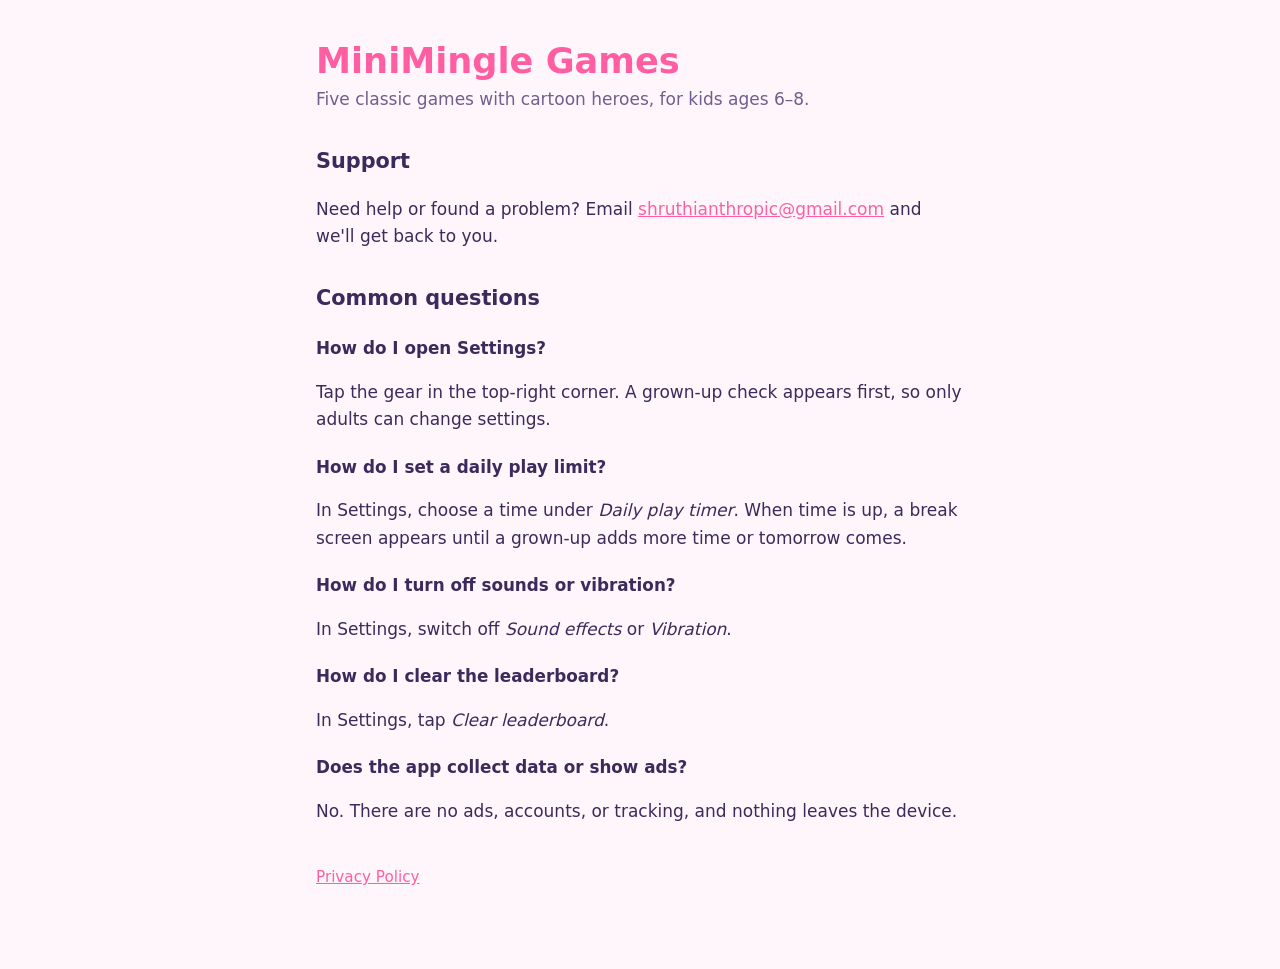
==== index.html @ ef2f8509 "Add initial HTML structure for MiniMingle Games support" ====
<!doctype html>
<html lang="en">
<head>
<meta charset="utf-8">
<meta name="viewport" content="width=device-width, initial-scale=1">
<title>MiniMingle Games – Support</title>
<link rel="stylesheet" href="style.css">
</head>
<body>
<main>
  <h1>MiniMingle Games</h1>
  <p class="sub">Five classic games with cartoon heroes, for kids ages 6–8.</p>

  <h2>Support</h2>
  <p>Need help or found a problem? Email
  <a href="mailto:shruthianthropic@gmail.com">shruthianthropic@gmail.com</a> and we'll get back to you.</p>

  <h2>Common questions</h2>
  <h3>How do I open Settings?</h3>
  <p>Tap the gear in the top-right corner. A grown-up check appears first, so only
  adults can change settings.</p>

  <h3>How do I set a daily play limit?</h3>
  <p>In Settings, choose a time under <em>Daily play timer</em>. When time is up, a
  break screen appears until a grown-up adds more time or tomorrow comes.</p>

  <h3>How do I turn off sounds or vibration?</h3>
  <p>In Settings, switch off <em>Sound effects</em> or <em>Vibration</em>.</p>

  <h3>How do I clear the leaderboard?</h3>
  <p>In Settings, tap <em>Clear leaderboard</em>.</p>

  <h3>Does the app collect data or show ads?</h3>
  <p>No. There are no ads, accounts, or tracking, and nothing leaves the device.</p>

  <p class="foot"><a href="privacy.html">Privacy Policy</a></p>
</main>
</body>
</html>
---- style.css ----
:root { --bg: #fff6fb; --ink: #3a2b5c; --soft: #6e5f8f; --pink: #ff5fa2; --card: #ffffff; }
@media (prefers-color-scheme: dark) { :root { --bg: #1d1730; --ink: #f3eefe; --soft: #c2b6dd; --pink: #ff8cc0; --card: #2a2242; } }
* { box-sizing: border-box; }
body { margin: 0; background: var(--bg); color: var(--ink); font: 17px/1.6 ui-rounded, -apple-system, system-ui, sans-serif; }
main { max-width: 680px; margin: 0 auto; padding: 40px 16px 64px; }
h1 { color: var(--pink); font-size: 2.2rem; line-height: 1.2; margin: 0 0 4px; }
h2 { margin: 32px 0 8px; font-size: 1.3rem; }
h3 { margin: 20px 0 4px; font-size: 1.05rem; }
.sub { color: var(--soft); margin: 0 0 24px; }
a { color: var(--pink); }
.foot { margin-top: 40px; font-size: 0.95rem; }
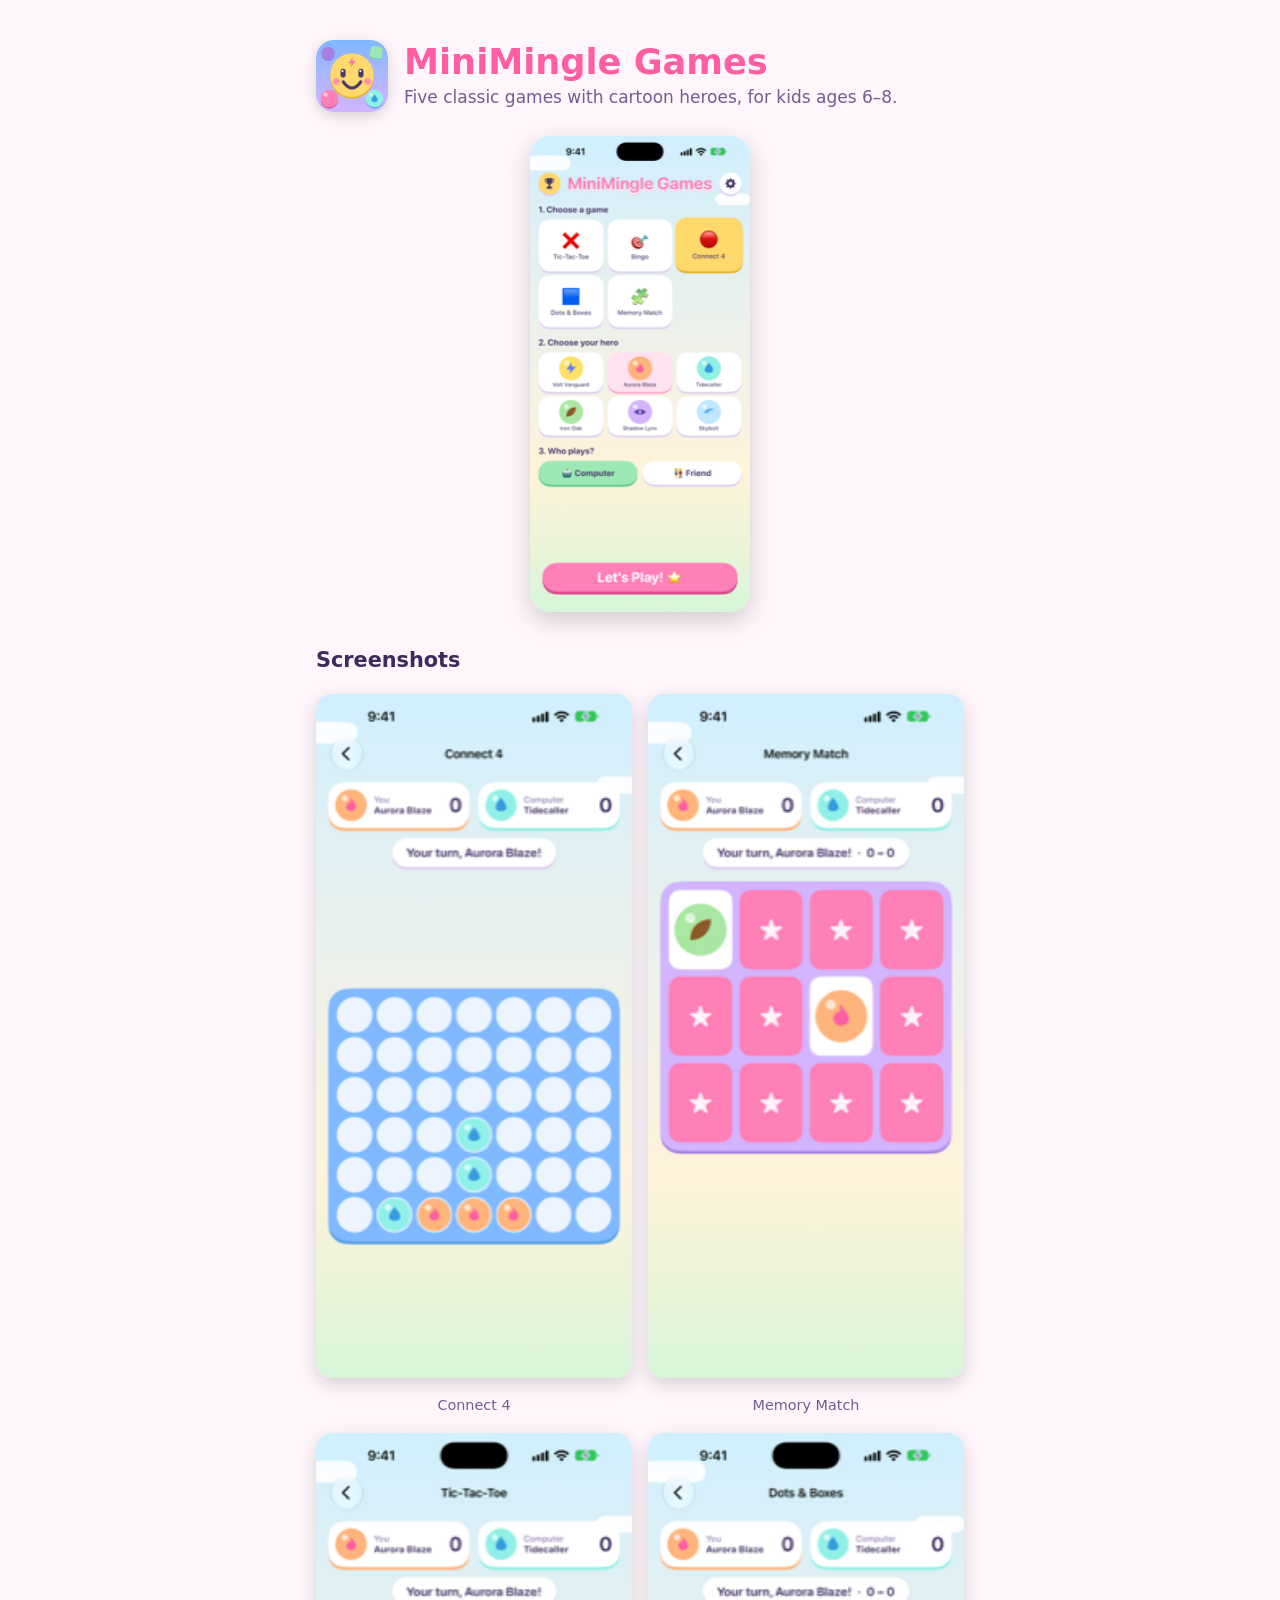
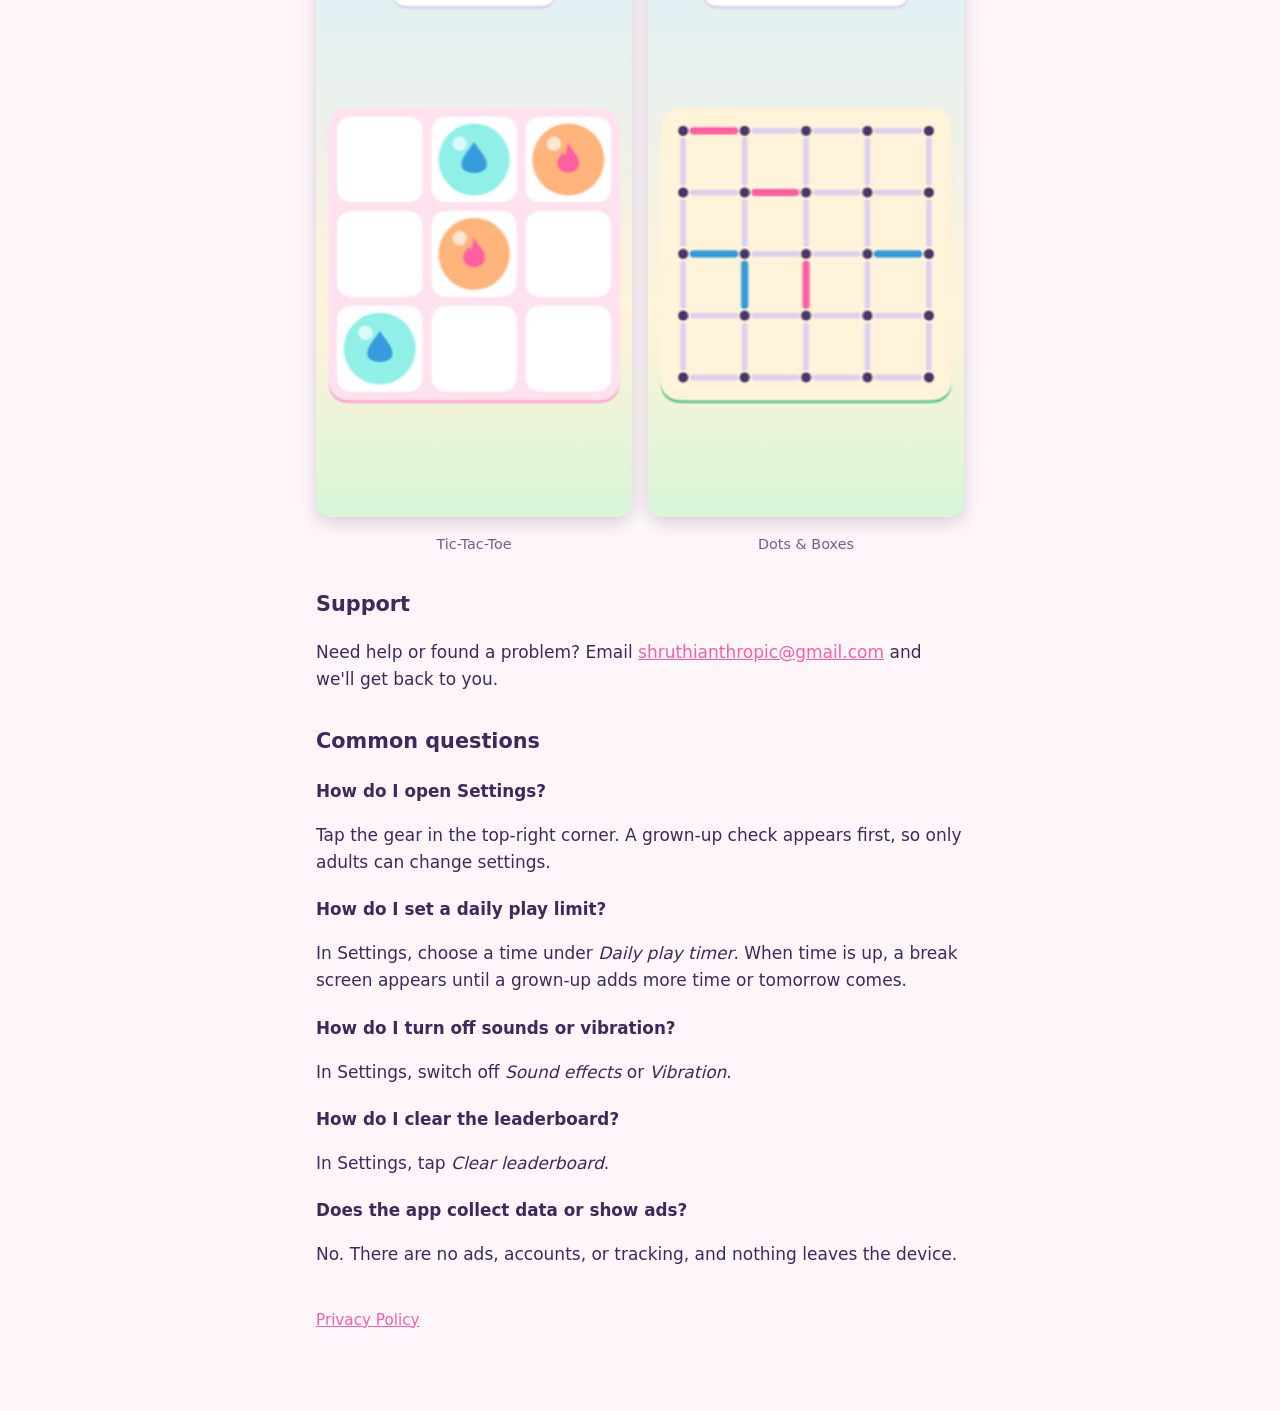
==== commit d3af082f: "Publish support site at repo root with app icon and gameplay screenshots Co-Authored-By: Claude Sonn" ====
--- a/index.html
+++ b/index.html
@@ -8,8 +8,34 @@
 </head>
 <body>
 <main>
-  <h1>MiniMingle Games</h1>
-  <p class="sub">Five classic games with cartoon heroes, for kids ages 6–8.</p>
+  <div class="hero">
+    <img src="images/app-icon.png" alt="MiniMingle Games app icon" class="icon">
+    <div>
+      <h1>MiniMingle Games</h1>
+      <p class="sub">Five classic games with cartoon heroes, for kids ages 6–8.</p>
+    </div>
+  </div>
+  <img src="images/screenshot-home.png" alt="MiniMingle Games home screen showing game, hero, and opponent picker" class="screenshot">
+
+  <h2>Screenshots</h2>
+  <div class="gallery">
+    <figure>
+      <img src="images/screenshot-connect4.png" alt="Connect 4 gameplay">
+      <figcaption>Connect 4</figcaption>
+    </figure>
+    <figure>
+      <img src="images/screenshot-memory.png" alt="Memory Match gameplay">
+      <figcaption>Memory Match</figcaption>
+    </figure>
+    <figure>
+      <img src="images/screenshot-tictactoe.png" alt="Tic-Tac-Toe gameplay">
+      <figcaption>Tic-Tac-Toe</figcaption>
+    </figure>
+    <figure>
+      <img src="images/screenshot-dots.png" alt="Dots & Boxes gameplay">
+      <figcaption>Dots &amp; Boxes</figcaption>
+    </figure>
+  </div>
 
   <h2>Support</h2>
   <p>Need help or found a problem? Email
--- a/style.css
+++ b/style.css
@@ -6,6 +6,14 @@
 h1 { color: var(--pink); font-size: 2.2rem; line-height: 1.2; margin: 0 0 4px; }
 h2 { margin: 32px 0 8px; font-size: 1.3rem; }
 h3 { margin: 20px 0 4px; font-size: 1.05rem; }
-.sub { color: var(--soft); margin: 0 0 24px; }
+.sub { color: var(--soft); margin: 0; }
 a { color: var(--pink); }
 .foot { margin-top: 40px; font-size: 0.95rem; }
+.hero { display: flex; align-items: center; gap: 16px; margin-bottom: 24px; }
+.hero h1 { margin: 0; }
+.icon { width: 72px; height: 72px; border-radius: 18px; box-shadow: 0 4px 14px rgba(0,0,0,0.15); flex-shrink: 0; }
+.screenshot { display: block; max-width: 220px; width: 100%; border-radius: 20px; box-shadow: 0 8px 24px rgba(0,0,0,0.18); margin: 0 auto 32px; }
+.gallery { display: grid; grid-template-columns: repeat(2, 1fr); gap: 16px; margin: 16px 0 8px; }
+.gallery figure { margin: 0; text-align: center; }
+.gallery img { width: 100%; border-radius: 16px; box-shadow: 0 6px 18px rgba(0,0,0,0.16); }
+.gallery figcaption { margin-top: 8px; font-size: 0.9rem; color: var(--soft); }
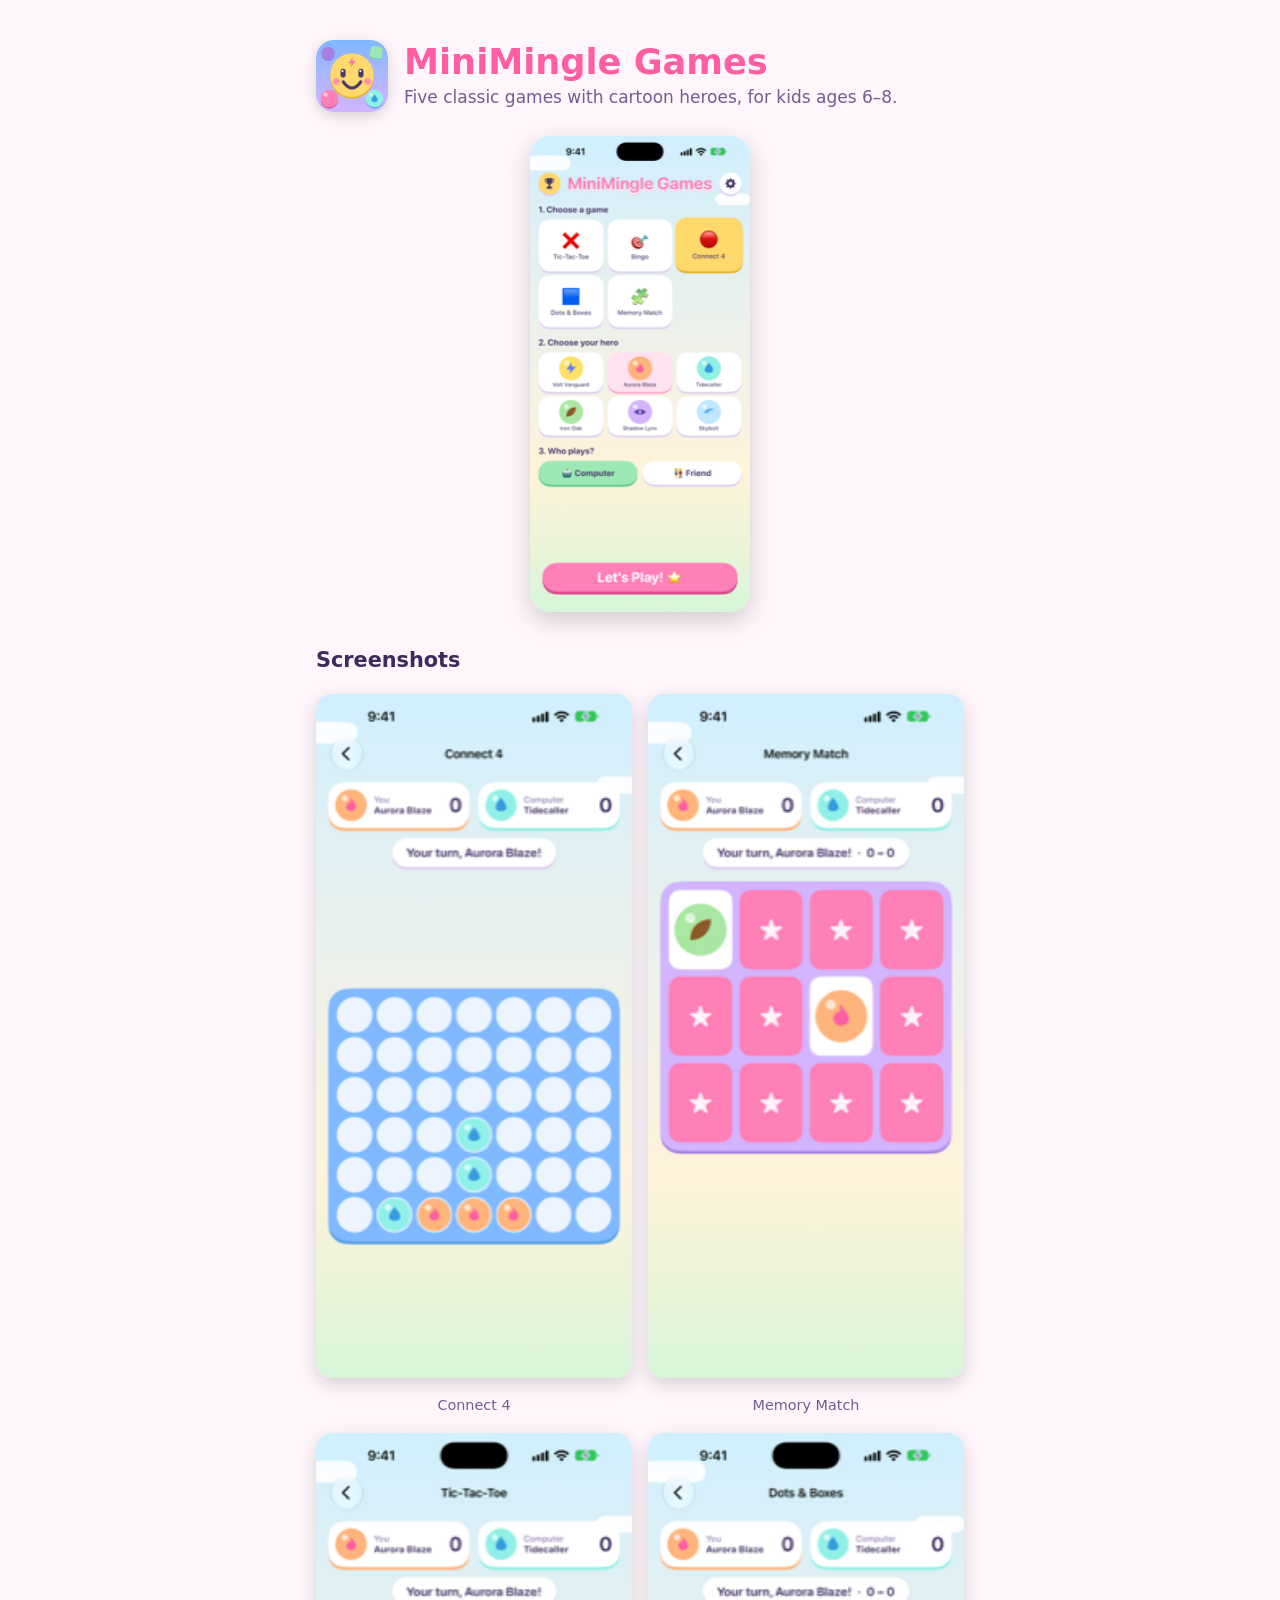
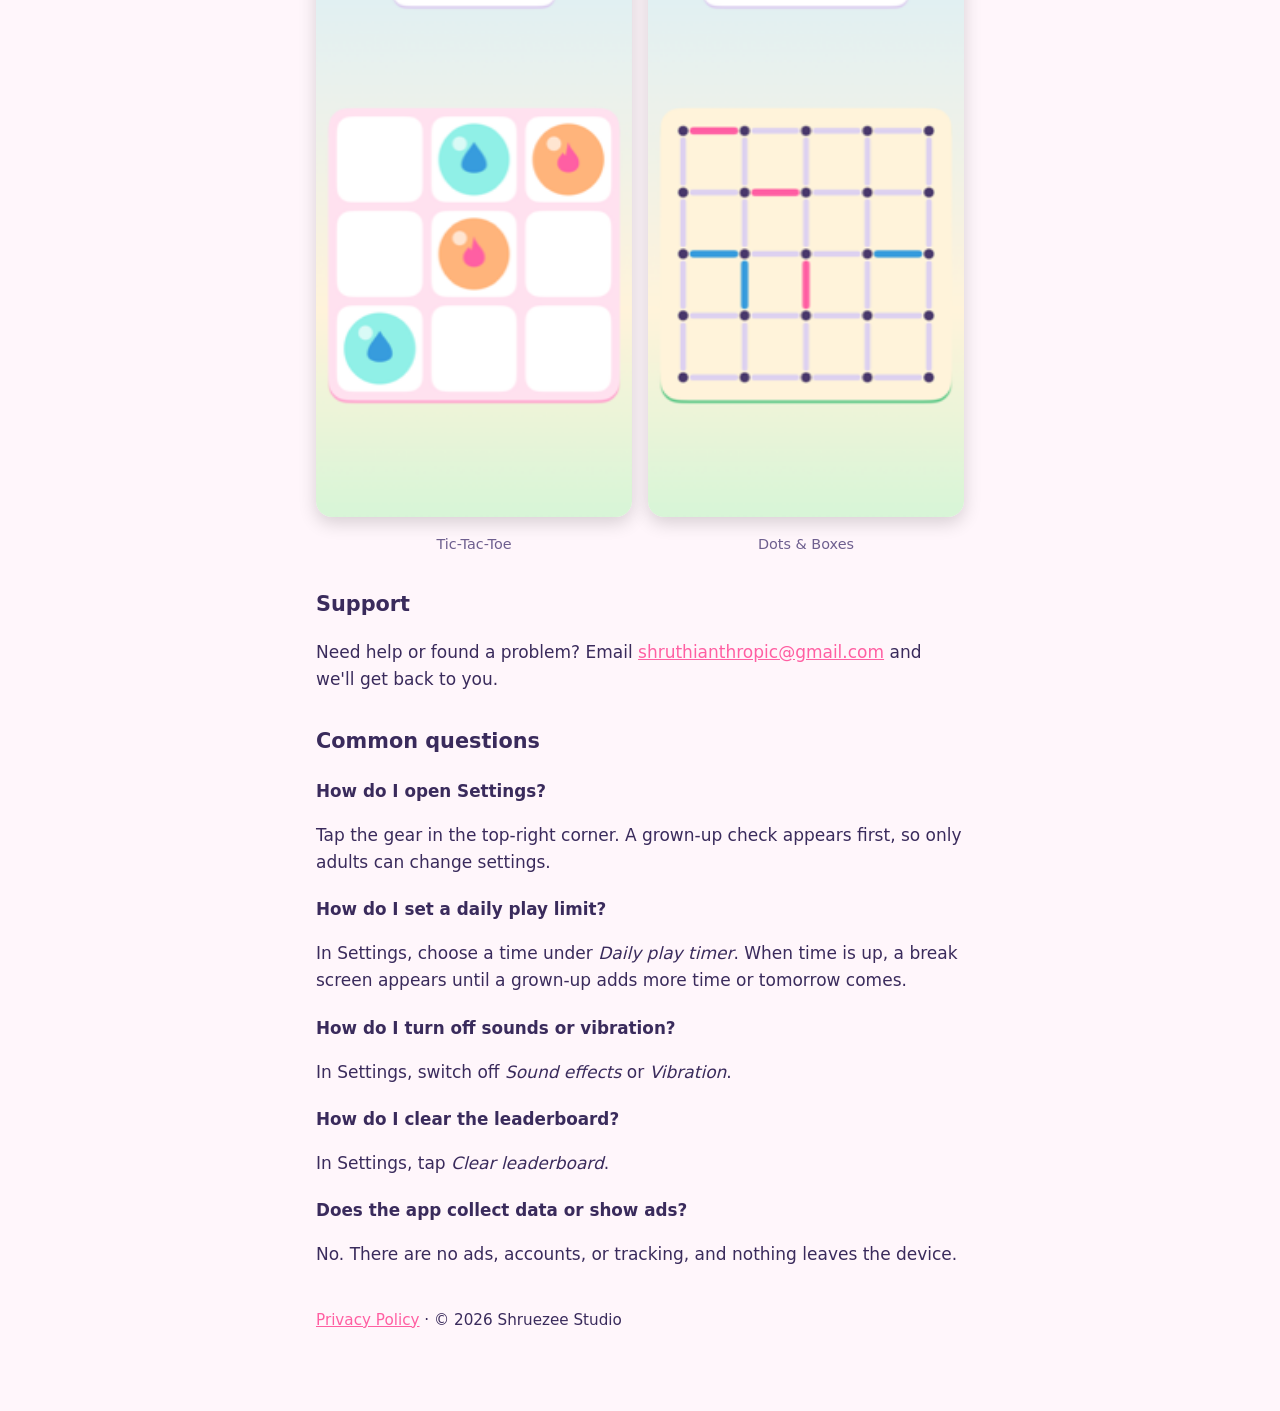
==== commit a756e254: "Update copyright to Shruezee Studio Co-Authored-By: Claude Opus 5.5 <noreply@anthropic.com>" ====
--- a/index.html
+++ b/index.html
@@ -59,7 +59,7 @@
   <h3>Does the app collect data or show ads?</h3>
   <p>No. There are no ads, accounts, or tracking, and nothing leaves the device.</p>
 
-  <p class="foot"><a href="privacy.html">Privacy Policy</a></p>
+  <p class="foot"><a href="privacy.html">Privacy Policy</a> · © 2026 Shruezee Studio</p>
 </main>
 </body>
 </html>
